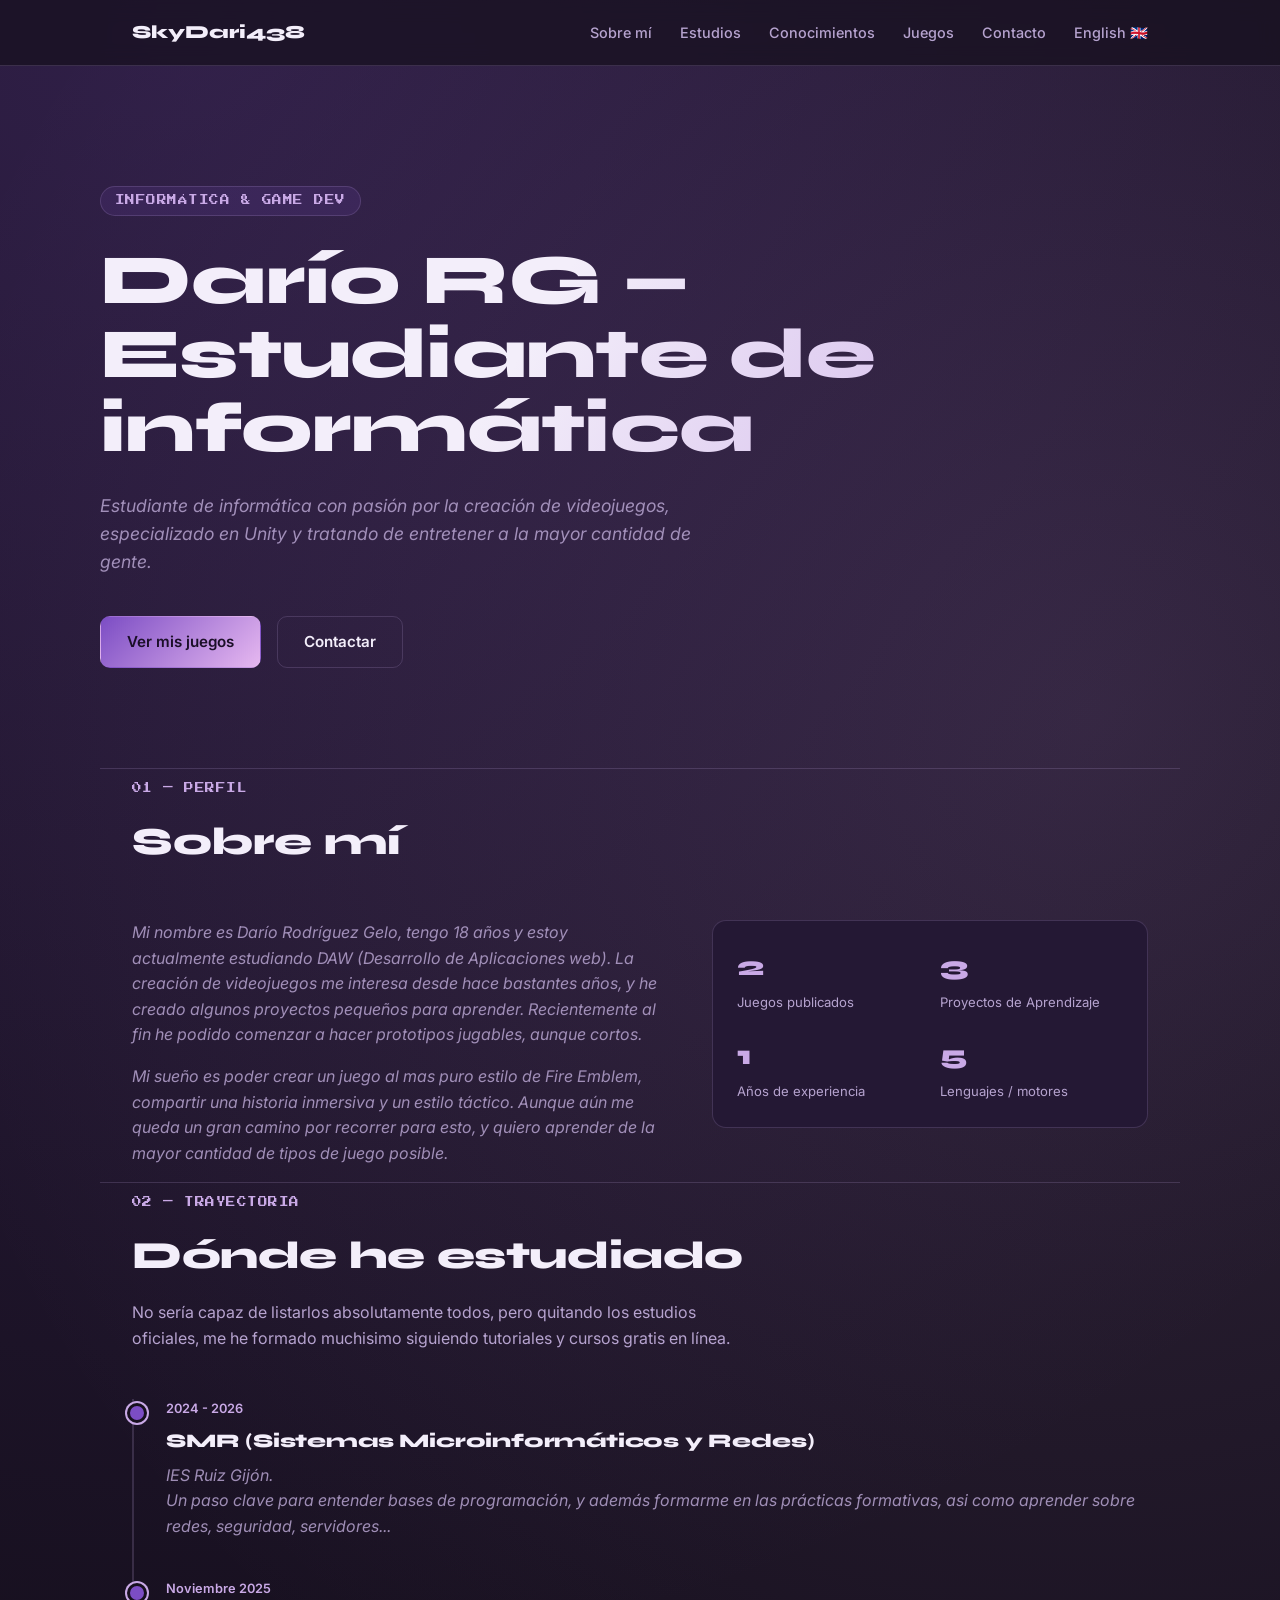
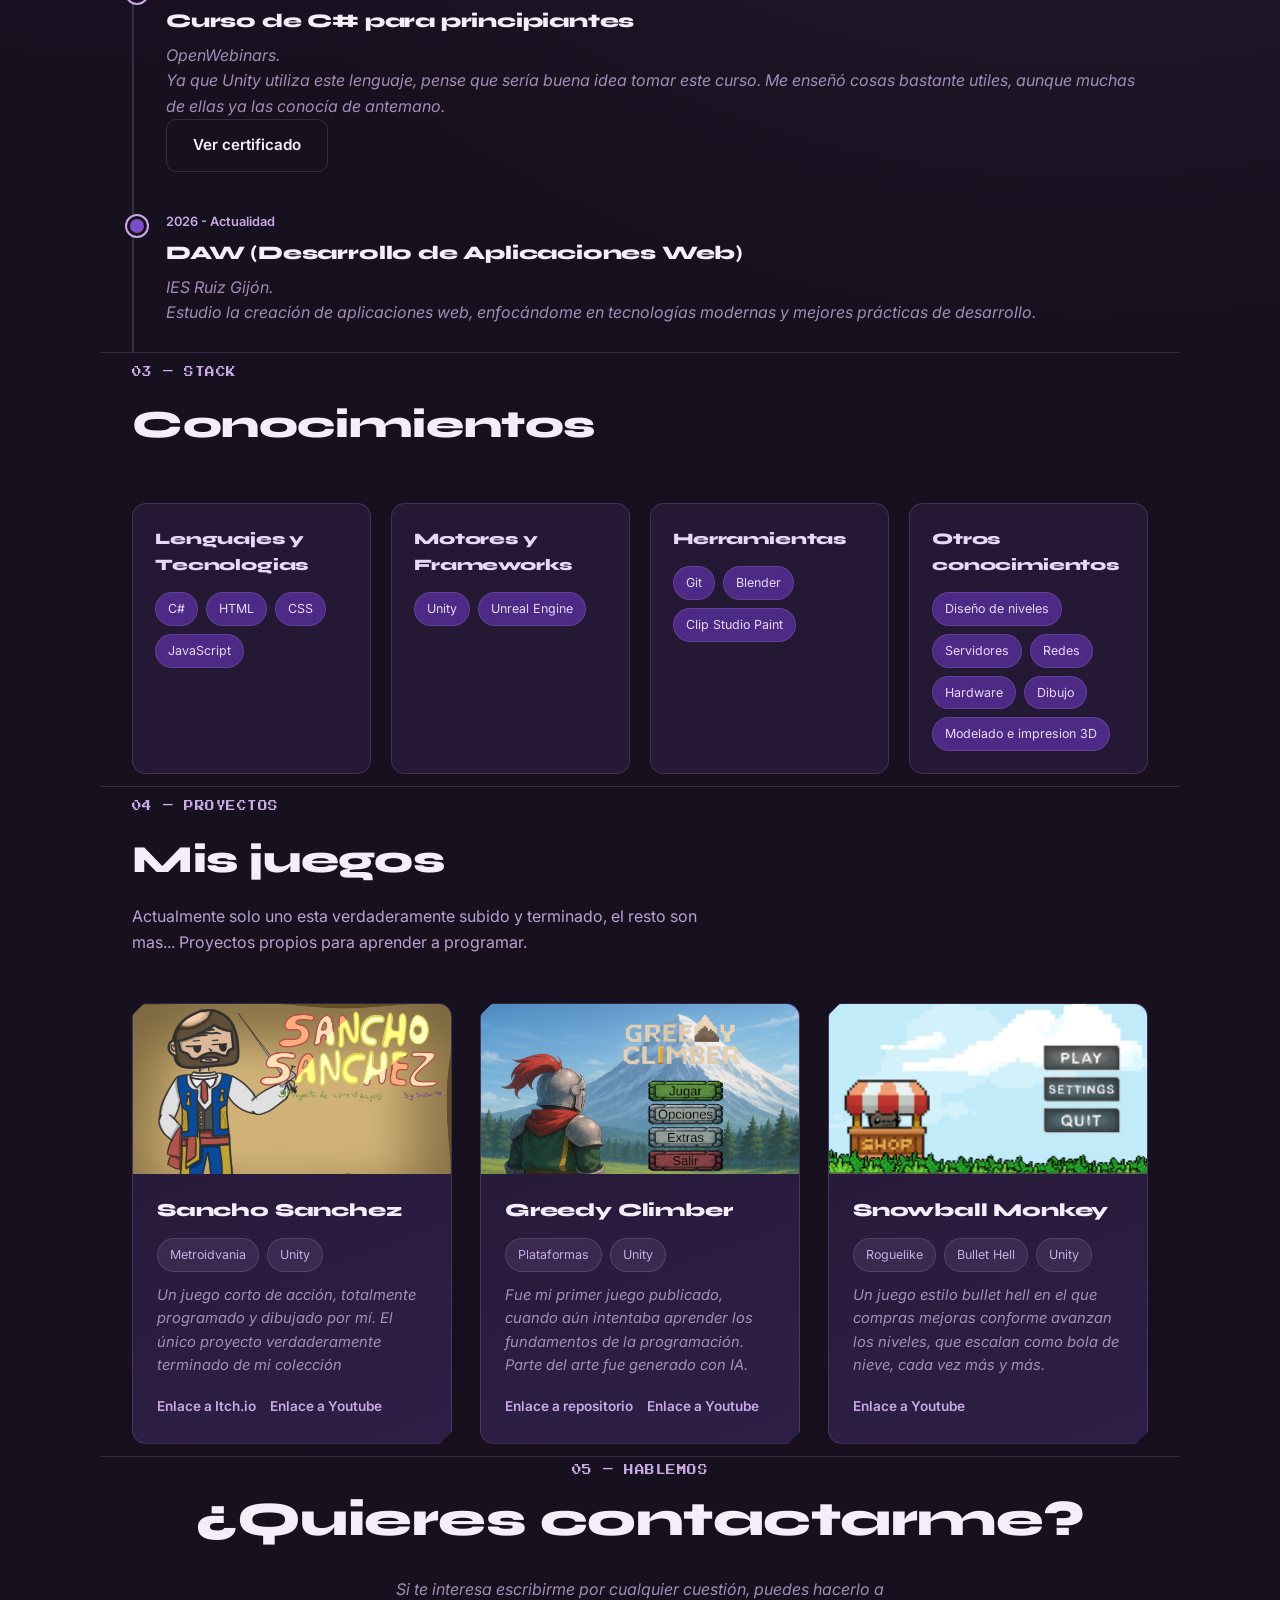
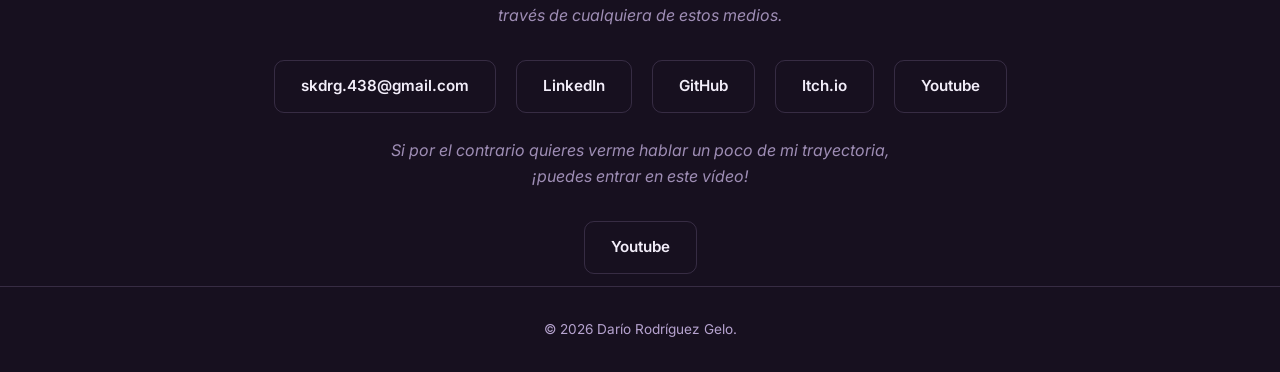
==== index.html @ b965cf4c "Pagina web Me olvide meter los archivos" ====
<!DOCTYPE html>
<html lang="es">
<head>
<meta charset="UTF-8">
<meta name="viewport" content="width=device-width, initial-scale=1.0">
<title>(Tu Nombre) — Portfolio de Desarrollo de Videojuegos</title>
<link rel="preconnect" href="https://fonts.googleapis.com">
<link rel="preconnect" href="https://fonts.gstatic.com" crossorigin>
<link rel="stylesheet" href="index.css">
<link href="https://fonts.googleapis.com/css2?family=Syne:wght@600;700;800&family=Inter:wght@400;500;600&family=Press+Start+2P&display=swap" rel="stylesheet">
</head>
<body>
 
<header>
  <nav>
    <div class="logo">SkyDari438</div>
    <ul>
      <li><a href="#sobre-mi">Sobre mí</a></li>
      <li><a href="#estudios">Estudios</a></li>
      <li><a href="#conocimientos">Conocimientos</a></li>
      <li><a href="#juegos">Juegos</a></li>
      <li><a href="#contacto">Contacto</a></li>
      <li><a href="index-en.html">English 🇬🇧</a></li>
    </ul>
  </nav>
</header>
 
<main>
 
  <!-- HERO -->
  <section class="hero wrap" style="border-top:none;">
    <span class="hero-eyebrow pixel-tag">Informática & Game Dev</span>
    <h1>Darío RG — Estudiante de informática</h1>
    <p class="lede placeholder">
      Estudiante de informática con pasión por la creación de videojuegos, especializado en Unity y tratando de entretener a la mayor cantidad de gente.
    <div class="hero-actions">
      <a class="btn btn-primary" href="#juegos">Ver mis juegos</a>
      <a class="btn btn-ghost" href="#contacto">Contactar</a>
    </div>
  </section>
 
  <!-- SOBRE MI -->
  <section class="wrap" id="sobre-mi">
    <div class="section-head">
      <span class="pixel-tag">01 — Perfil</span>
      <h2>Sobre mí</h2>
    </div>
    <div class="about-grid">
      <div>
        <p class="placeholder">
          Mi nombre es Darío Rodríguez Gelo, tengo 18 años y estoy actualmente estudiando DAW (Desarrollo de Aplicaciones web). La creación de videojuegos me interesa desde hace bastantes años, y he creado algunos proyectos pequeños para aprender. Recientemente al fin he podido comenzar a hacer prototipos jugables, aunque cortos.
        </p>
        <p class="placeholder">
          Mi sueño es poder crear un juego al mas puro estilo de Fire Emblem, compartir una historia inmersiva y un estilo táctico. Aunque aún me queda un gran camino por recorrer para esto, y quiero aprender de la mayor cantidad de tipos de juego posible.
        </p>
      </div>
      <div class="stat-card">
        <div>
          <h3>2</h3>
          <span>Juegos publicados</span>
        </div>
        <div>
          <h3>3</h3>
          <span>Proyectos de Aprendizaje</span>
        </div>
        <div>
          <h3>1</h3>
          <span>Años de experiencia</span>
        </div>
        <div>
          <h3>5</h3>
          <span>Lenguajes / motores</span>
        </div>
      </div>
    </div>
  </section>
 
  <!-- ESTUDIOS -->
  <section class="wrap" id="estudios">
    <div class="section-head">
      <span class="pixel-tag">02 — Trayectoria</span>
      <h2>Dónde he estudiado</h2>
      <p>No sería capaz de listarlos absolutamente todos, pero quitando los estudios oficiales, me he formado muchisimo siguiendo tutoriales y cursos gratis en línea.</p>
    </div>
    <div class="timeline">
      <div class="timeline-item">
        <span class="date">2024 - 2026</span>
        <h3>SMR (Sistemas Microinformáticos y Redes)</h3>
        <p class="placeholder">IES Ruiz Gijón. <br>Un paso clave para entender bases de programación, y además formarme en las prácticas formativas, asi como aprender sobre redes, seguridad, servidores...</p>
      </div>
      <div class="timeline-item">
        <span class="date">Noviembre 2025</span>
        <h3>Curso de C# para principiantes</h3>
        <p class="placeholder">OpenWebinars. <br>Ya que Unity utiliza este lenguaje, pense que sería buena idea tomar este curso. Me enseñó cosas bastante utiles, aunque muchas de ellas ya las conocía de antemano.</p>
      <a class="btn btn-ghost" href="https://openwebinars.net/cert/fSMb" target="_blank">Ver certificado</a>
    </div>
      <div class="timeline-item">
        <span class="date">2026 - Actualidad</span>
        <h3>DAW (Desarrollo de Aplicaciones Web)</h3>
        <p class="placeholder">IES Ruiz Gijón. <br>Estudio la creación de aplicaciones web, enfocándome en tecnologías modernas y mejores prácticas de desarrollo.</p><br>
      </div>
    </div>
  </section>
 
  <!-- CONOCIMIENTOS -->
  <section class="wrap" id="conocimientos">
    <div class="section-head">
      <span class="pixel-tag">03 — Stack</span>
      <h2>Conocimientos</h2>
      <p></p>
    </div>
    <div class="skills-grid">
      <div class="skill-card">
        <h3>Lenguajes y Tecnologias</h3>
        <div class="tag-row">
          <span class="tag">C#</span>
          <span class="tag">HTML</span>
          <span class="tag">CSS</span>
          <span class="tag">JavaScript</span>
        </div>
      </div>
      <div class="skill-card">
        <h3>Motores y Frameworks</h3>
        <div class="tag-row">
          <span class="tag">Unity</span>
          <span class="tag">Unreal Engine</span>
        </div>
      </div>
      <div class="skill-card">
        <h3>Herramientas</h3>
        <div class="tag-row">
          <span class="tag">Git</span>
          <span class="tag">Blender</span>
          <span class="tag">Clip Studio Paint</span>
        </div>
      </div>
      <div class="skill-card">
        <h3>Otros conocimientos</h3>
        <div class="tag-row">
          <span class="tag">Diseño de niveles</span>
          <span class="tag">Servidores</span>
          <span class="tag">Redes</span>
          <span class="tag">Hardware</span>
          <span class="tag">Dibujo</span>
          <span class="tag">Modelado e impresion 3D</span>
        </div>
      </div>
    </div>
  </section>
 
  <!-- JUEGOS -->
  <section class="wrap" id="juegos">
    <div class="section-head">
      <span class="pixel-tag">04 — Proyectos</span>
      <h2>Mis juegos</h2>
      <p>Actualmente solo uno esta verdaderamente subido y terminado, el resto son mas... Proyectos propios para aprender a programar.</p>
    </div>
    <div class="games-grid">
 
      <div class="game-card">
        <div class="game-cover"><img src="Images/portada.png"></div>
        <div class="game-body">
          <h3>Sancho Sanchez</h3>
          <div class="game-meta">
            <span class="tag">Metroidvania</span>
            <span class="tag">Unity</span>
          </div>
          <p class="placeholder">Un juego corto de acción, totalmente programado y dibujado por mí. El único proyecto verdaderamente terminado de mi colección</p>
          <div class="game-links">
            <a href="https://skydari438-dev.itch.io/sancho-sanchez" target="_blank">Enlace a Itch.io</a>
            <a href="https://youtu.be/wzPy4xqdHXQ" target="_blank">Enlace a Youtube</a>
          </div>
        </div>
      </div>
 
      <div class="game-card">
        <div class="game-cover"><img src="Images/GreedyClimber.png"></div>
        <div class="game-body">
          <h3>Greedy Climber</h3>
          <div class="game-meta">
            <span class="tag">Plataformas</span>
            <span class="tag">Unity</span>
          </div>
          <p class="placeholder">Fue mi primer juego publicado, cuando aún intentaba aprender los fundamentos de la programación. Parte del arte fue generado con IA.</p>
          <div class="game-links">
            <a href="https://github.com/SkyDari-438/Primer-Juego-Unity2D.git" target="_blank">Enlace a repositorio</a>
            <a href="https://youtu.be/NjrJSNWbiig" target="_blank">Enlace a Youtube</a>
          </div>
        </div>
      </div>
 
      <div class="game-card">
        <div class="game-cover"><img src="Images/SnowballMonkey.png"></div>
        <div class="game-body">
          <h3>Snowball Monkey</h3>
          <div class="game-meta">
            <span class="tag">Roguelike</span>
            <span class="tag">Bullet Hell</span>
            <span class="tag">Unity</span>
          </div>
          <p class="placeholder">Un juego estilo bullet hell en el que compras mejoras conforme avanzan los niveles, que escalan como bola de nieve, cada vez más y más.</p>
          <div class="game-links">
            <a href="https://youtu.be/b_CX183hEW8" target="_blank">Enlace a Youtube</a>
          </div>
        </div>
      </div>

    </div>
  </section>
 
  <!-- CONTACTO -->
  <section class="wrap contact" id="contacto">
    <span class="pixel-tag">05 — Hablemos</span>
    <h2>¿Quieres contactarme?</h2>
    <p class="placeholder">Si te interesa escribirme por cualquier cuestión, puedes hacerlo a través de cualquiera de estos medios.</p>
    <div class="contact-links">
      <a class="btn btn-ghost" href="mailto:skdrg.438@gmail.com">skdrg.438@gmail.com</a>
      <a class="btn btn-ghost" href="https://www.linkedin.com/in/dar%C3%ADo-rodr%C3%ADguez-gelo-843842410/?locale=es" target="_blank">LinkedIn</a>
      <a class="btn btn-ghost" href="https://github.com/SkyDari-438" target="_blank">GitHub</a>
      <a class="btn btn-ghost" href="https://skydari438-dev.itch.io/" target="_blank">Itch.io</a>
      <a class="btn btn-ghost" href="https://www.youtube.com/@SkyDari438" target="_blank">Youtube</a>
    </div>
<br>
        <p class="placeholder">Si por el contrario quieres verme hablar un poco de mi trayectoria, ¡puedes entrar en este vídeo!</p>

    <div class="contact-links">
      <a class="btn btn-ghost" href="https://youtu.be/djMQ1L8S_8g" target="_blank">Youtube</a>
    </div>
 
</main>
 
<footer>
  © 2026 Darío Rodríguez Gelo.
</footer>
 
</body>
</html>
---- index.css ----
:root{
    --bg-void: #17101f;
    --bg-surface: #241834;
    --bg-surface-2: #2f1f47;
    --purple-deep: #4c2a86;
    --purple-mid: #7c4dc4;
    --lilac: #c9a9e6;
    --lilac-soft: #e6d9f7;
    --pink-glow: #e6b8f0;
    --text-main: #f3eefa;
    --text-dim: #b6a3cf;
    --line: rgba(201, 169, 230, 0.18);
    --radius: 14px;
  }

  *{ box-sizing:border-box; margin:0; padding:0; }

  html{ scroll-behavior:smooth; }

  body{
    background:
      radial-gradient(circle at 15% 0%, rgba(124,77,196,0.25), transparent 45%),
      radial-gradient(circle at 85% 20%, rgba(230,184,240,0.12), transparent 40%),
      var(--bg-void);
    color: var(--text-main);
    font-family: 'Inter', sans-serif;
    line-height: 1.6;
    overflow-x: hidden;
  }

  h1, h2, h3, .display{
    font-family: 'Syne', sans-serif;
    font-weight: 800;
    letter-spacing: -0.01em;
  }

  .pixel-tag{
    font-family: 'Press Start 2P', monospace;
    font-size: 0.6rem;
    letter-spacing: 0.05em;
    color: var(--lilac);
    text-transform: uppercase;
  }

  a{ color: inherit; text-decoration: none; }

  .placeholder{
    color: var(--pink-glow);
    font-style: italic;
    opacity: 0.85;
  }

  .wrap{
    max-width: 1080px;
    margin: 0 auto;
    padding: 0 32px;
  }

  /* ---------- NAV ---------- */
  header{
    position: sticky;
    top: 0;
    z-index: 50;
    backdrop-filter: blur(10px);
    background: rgba(23, 16, 31, 0.75);
    border-bottom: 1px solid var(--line);
  }

  nav{
    max-width: 1080px;
    margin: 0 auto;
    padding: 18px 32px;
    display: flex;
    align-items: center;
    justify-content: space-between;
  }

  .logo{
    font-family: 'Syne', sans-serif;
    font-weight: 800;
    font-size: 1.15rem;
    color: var(--text-main);
  }
  .logo span{ color: var(--lilac); }

  nav ul{
    display: flex;
    gap: 28px;
    list-style: none;
  }

  nav a{
    font-size: 0.9rem;
    font-weight: 500;
    color: var(--text-dim);
    transition: color 0.2s ease;
    position: relative;
  }
  nav a:hover, nav a:focus-visible{ color: var(--text-main); }

  nav a::after{
    content:"";
    position:absolute;
    left:0; bottom:-6px;
    width:0; height:2px;
    background: var(--lilac);
    transition: width 0.25s ease;
  }
  nav a:hover::after, nav a:focus-visible::after{ width:100%; }

  /* ---------- HERO ---------- */
  .hero{
    padding: 120px 0 100px;
    position: relative;
  }

  .hero-eyebrow{
    display:inline-block;
    padding: 6px 14px;
    border: 1px solid var(--line);
    border-radius: 999px;
    background: rgba(124,77,196,0.15);
    margin-bottom: 28px;
  }

  .hero h1{
    font-size: clamp(2.6rem, 6vw, 4.4rem);
    line-height: 1.05;
    max-width: 15ch;
    background: linear-gradient(120deg, var(--text-main) 40%, var(--lilac) 100%);
    -webkit-background-clip: text;
    background-clip: text;
    color: transparent;
  }

  .hero p.lede{
    margin-top: 26px;
    max-width: 56ch;
    font-size: 1.1rem;
    color: var(--text-dim);
  }

  .hero-actions{
    margin-top: 40px;
    display: flex;
    gap: 16px;
    flex-wrap: wrap;
  }

  .btn{
    padding: 13px 26px;
    border-radius: 10px;
    font-weight: 600;
    font-size: 0.95rem;
    cursor: pointer;
    transition: transform 0.2s ease, box-shadow 0.2s ease;
    display: inline-block;
    border: 1px solid transparent;
  }

  .btn-primary{
    background: linear-gradient(135deg, var(--purple-mid), var(--pink-glow));
    color: #1b0f28;
  }
  .btn-primary:hover{
    transform: translateY(-2px);
    box-shadow: 0 10px 30px -8px rgba(124,77,196,0.6);
  }

  .btn-ghost{
    border-color: var(--line);
    color: var(--text-main);
  }
  .btn-ghost:hover{
    border-color: var(--lilac);
    transform: translateY(-2px);
  }

  /* ---------- SECTION SHELL ---------- */
  section{
    padding: 90px 0;
    border-top: 1px solid var(--line);
  }

  .section-head{
    margin-bottom: 48px;
    padding-top: 12px;
  }

  .section-head .pixel-tag{ display:block; margin-bottom: 14px; }

  .section-head h2{
    font-size: clamp(1.8rem, 3.5vw, 2.4rem);
  }

  .section-head p{
    margin-top: 14px;
    color: var(--text-dim);
    max-width: 60ch;
  }

  /* ---------- SOBRE MI ---------- */
  .about-grid{
    display: grid;
    grid-template-columns: 1.1fr 0.9fr;
    gap: 48px;
    align-items: start;
  }

  .about-grid p{
    color: var(--text-dim);
    margin-bottom: 16px;
  }

  .stat-card{
    background: var(--bg-surface);
    border: 1px solid var(--line);
    border-radius: var(--radius);
    padding: 24px;
    display: grid;
    grid-template-columns: 1fr 1fr;
    gap: 20px;
  }

  .stat-card div h3{
    font-size: 1.7rem;
    color: var(--lilac);
  }
  .stat-card div span{
    font-size: 0.82rem;
    color: var(--text-dim);
  }

  /* ---------- ESTUDIOS (timeline) ---------- */
  .timeline{
    position: relative;
    padding-left: 32px;
    border-left: 2px solid var(--line);
  }

  .timeline-item{
    position: relative;
    padding-bottom: 40px;
  }
  .timeline-item:last-child{ padding-bottom: 0; }

  .timeline-item::before{
    content:"";
    position:absolute;
    left: -39px;
    top: 4px;
    width: 14px;
    height: 14px;
    border-radius: 50%;
    background: var(--purple-mid);
    border: 3px solid var(--bg-void);
    box-shadow: 0 0 0 2px var(--lilac);
  }

  .timeline-item .date{
    font-size: 0.8rem;
    color: var(--lilac);
    font-weight: 600;
    margin-bottom: 6px;
    display: block;
  }

  .timeline-item h3{
    font-size: 1.2rem;
    margin-bottom: 6px;
  }

  .timeline-item p{ color: var(--text-dim); }

  /* ---------- CONOCIMIENTOS ---------- */
  .skills-grid{
    display: grid;
    grid-template-columns: repeat(auto-fit, minmax(220px, 1fr));
    gap: 20px;
    padding-bottom: 12px;
  }

  .skill-card{
    background: var(--bg-surface);
    border: 1px solid var(--line);
    border-radius: var(--radius);
    padding: 22px;
  }

  .skill-card h3{
    font-size: 1rem;
    margin-bottom: 14px;
    color: var(--lilac-soft);
  }

  .tag-row{
    display: flex;
    flex-wrap: wrap;
    gap: 8px;
  }

  .tag{
    font-size: 0.78rem;
    padding: 6px 12px;
    border-radius: 999px;
    background: var(--purple-deep);
    color: var(--lilac-soft);
    border: 1px solid var(--line);
  }

  /* ---------- JUEGOS (cartridge cards) ---------- */
  .games-grid{
    display: grid;
    grid-template-columns: repeat(auto-fit, minmax(300px, 1fr));
    gap: 28px;
    padding-bottom: 12px;
  }

  .game-card{
    background: linear-gradient(160deg, var(--bg-surface) 0%, var(--bg-surface-2) 100%);
    border: 1px solid var(--line);
    border-radius: var(--radius);
    overflow: hidden;
    clip-path: polygon(0 12px, 12px 0, 100% 0, 100% calc(100% - 12px), calc(100% - 12px) 100%, 0 100%);
    transition: transform 0.25s ease, box-shadow 0.25s ease;
    display: flex;
    flex-direction: column;
  }

  .game-card:hover{
    transform: translateY(-6px);
    box-shadow: 0 20px 40px -16px rgba(124,77,196,0.5);
  }

  .game-cover{
    height: 170px;
    background:
      repeating-linear-gradient(45deg, rgba(230,184,240,0.06) 0 10px, transparent 10px 20px),
      linear-gradient(135deg, var(--purple-deep), var(--purple-mid));
    display: flex;
    align-items: center;
    justify-content: center;
    position: relative;
  }

  .game-cover span{
    font-family: 'Press Start 2P', monospace;
    font-size: 0.7rem;
    color: rgba(255,255,255,0.75);
    text-align: center;
    padding: 0 20px;
  }

  .game-cover img{
    width: 100%;
    height: 100%;
    object-fit: cover;
    object-position: top;
  }

  .game-body{
    padding: 22px 24px 24px;
    display: flex;
    flex-direction: column;
    gap: 12px;
    flex: 1;
  }

  .game-body h3{ font-size: 1.15rem; }

  .game-meta{
    display: flex;
    gap: 8px;
    flex-wrap: wrap;
  }

  .game-meta .tag{
    background: rgba(201,169,230,0.1);
    color: var(--lilac);
  }

  .game-body p{
    color: var(--text-dim);
    font-size: 0.92rem;
    flex: 1;
  }

  .game-links{
    display: flex;
    gap: 14px;
    margin-top: 6px;
    font-size: 0.85rem;
  }

  .game-links a{
    color: var(--lilac);
    font-weight: 600;
    border-bottom: 1px solid transparent;
    transition: border-color 0.2s ease;
  }
  .game-links a:hover{ border-color: var(--lilac); }

  /* ---------- CONTACTO ---------- */
  .contact{
    text-align: center;
    padding-bottom: 12px;
  }

  .contact h2{
    font-size: clamp(2rem, 4vw, 3rem);
    margin-bottom: 18px;
  }

  .contact p{
    color: var(--text-dim);
    max-width: 50ch;
    margin: 0 auto 32px;
  }

  .contact-links{
    display: flex;
    justify-content: center;
    gap: 20px;
    flex-wrap: wrap;
  }

  footer{
    padding: 32px;
    text-align: center;
    color: var(--text-dim);
    font-size: 0.85rem;
    border-top: 1px solid var(--line);
  }

  @media (max-width: 720px){
    nav ul{ display: none; }
    .about-grid{ grid-template-columns: 1fr; }
    .stat-card{ grid-template-columns: 1fr 1fr; }
  }

  :focus-visible{
    outline: 2px solid var(--lilac);
    outline-offset: 3px;
  }

  @media (prefers-reduced-motion: reduce){
    *{ transition: none !important; scroll-behavior: auto !important; }
  }
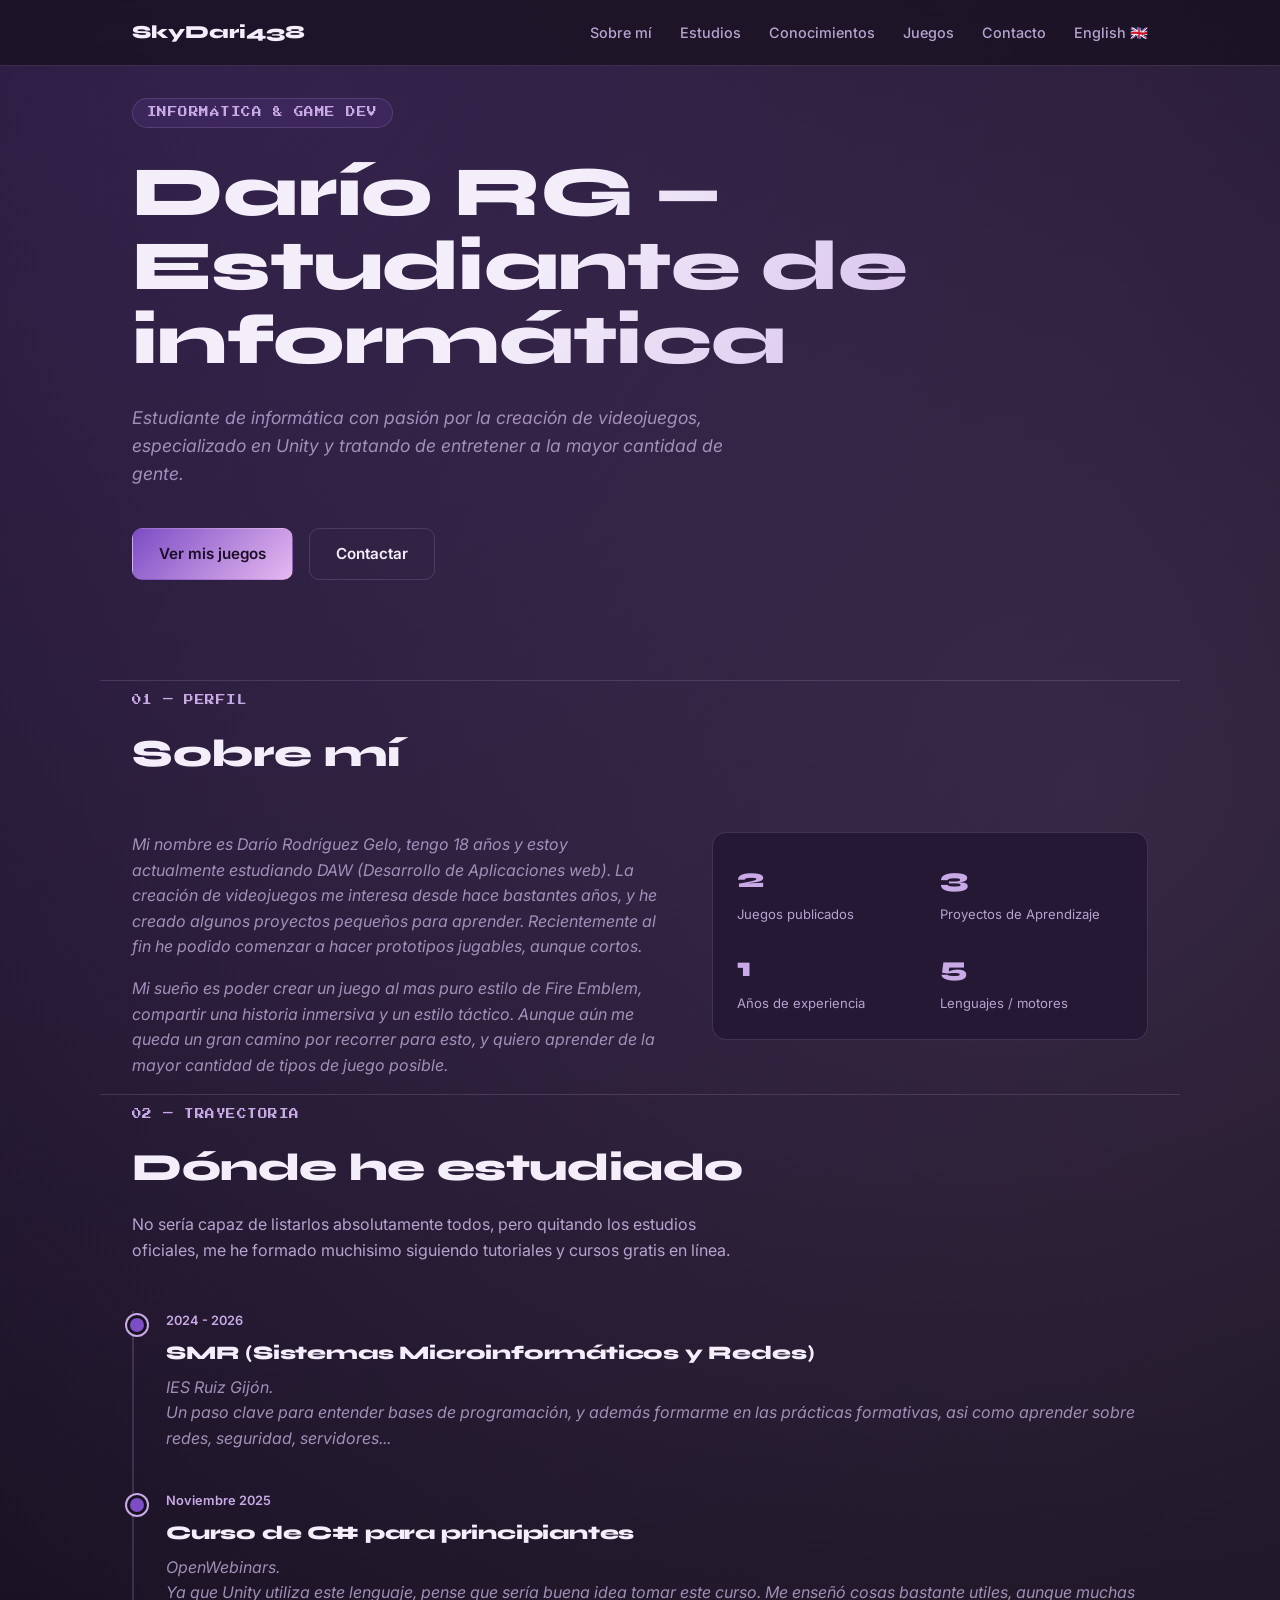
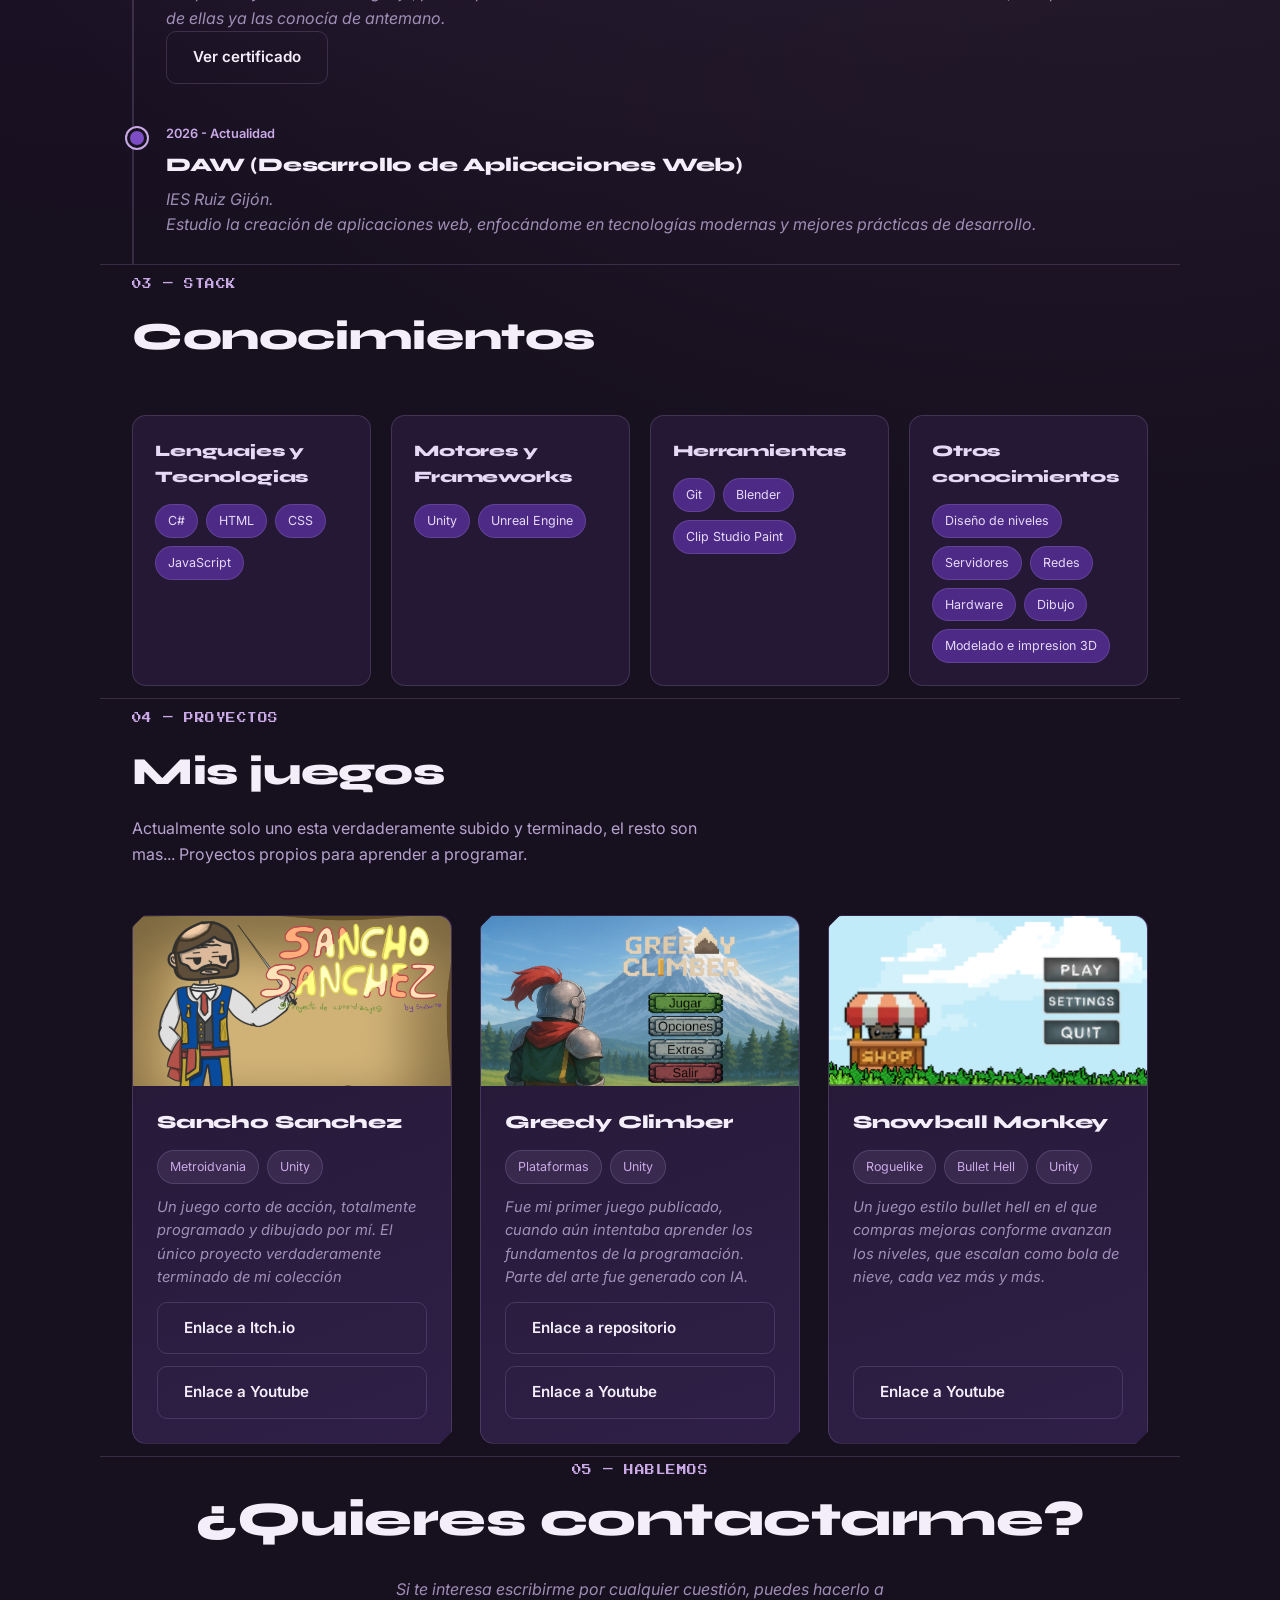
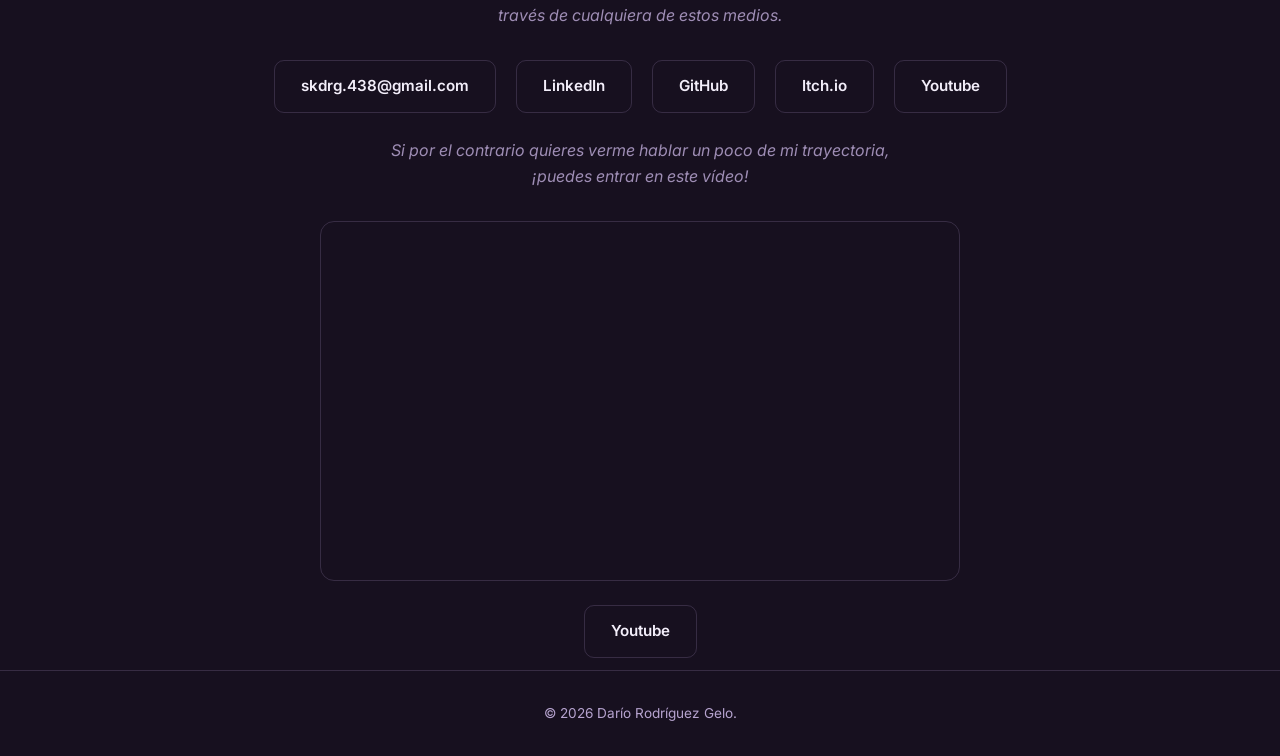
==== commit 75216f3b: "Arreglos" ====
--- a/index.html
+++ b/index.html
@@ -3,7 +3,8 @@
 <head>
 <meta charset="UTF-8">
 <meta name="viewport" content="width=device-width, initial-scale=1.0">
-<title>(Tu Nombre) — Portfolio de Desarrollo de Videojuegos</title>
+<meta name="color-scheme" content="dark">
+<title>SkyDari438 — Portfolio de estudiante de informática</title>
 <link rel="preconnect" href="https://fonts.googleapis.com">
 <link rel="preconnect" href="https://fonts.gstatic.com" crossorigin>
 <link rel="stylesheet" href="index.css">
@@ -14,6 +15,10 @@
 <header>
   <nav>
     <div class="logo">SkyDari438</div>
+    <input type="checkbox" id="nav-toggle" class="nav-toggle">
+    <label for="nav-toggle" class="hamburger" aria-label="Abrir menú">
+      <span></span><span></span><span></span>
+    </label>
     <ul>
       <li><a href="#sobre-mi">Sobre mí</a></li>
       <li><a href="#estudios">Estudios</a></li>
@@ -166,8 +171,10 @@
             <span class="tag">Unity</span>
           </div>
           <p class="placeholder">Un juego corto de acción, totalmente programado y dibujado por mí. El único proyecto verdaderamente terminado de mi colección</p>
-          <div class="game-links">
+          <div class="btn btn-ghost">
             <a href="https://skydari438-dev.itch.io/sancho-sanchez" target="_blank">Enlace a Itch.io</a>
+          </div>
+          <div class="btn btn-ghost">
             <a href="https://youtu.be/wzPy4xqdHXQ" target="_blank">Enlace a Youtube</a>
           </div>
         </div>
@@ -182,8 +189,10 @@
             <span class="tag">Unity</span>
           </div>
           <p class="placeholder">Fue mi primer juego publicado, cuando aún intentaba aprender los fundamentos de la programación. Parte del arte fue generado con IA.</p>
-          <div class="game-links">
+          <div class="btn btn-ghost">
             <a href="https://github.com/SkyDari-438/Primer-Juego-Unity2D.git" target="_blank">Enlace a repositorio</a>
+          </div>
+          <div class="btn btn-ghost">
             <a href="https://youtu.be/NjrJSNWbiig" target="_blank">Enlace a Youtube</a>
           </div>
         </div>
@@ -199,7 +208,7 @@
             <span class="tag">Unity</span>
           </div>
           <p class="placeholder">Un juego estilo bullet hell en el que compras mejoras conforme avanzan los niveles, que escalan como bola de nieve, cada vez más y más.</p>
-          <div class="game-links">
+          <div class="btn btn-ghost">
             <a href="https://youtu.be/b_CX183hEW8" target="_blank">Enlace a Youtube</a>
           </div>
         </div>
@@ -223,15 +232,34 @@
 <br>
         <p class="placeholder">Si por el contrario quieres verme hablar un poco de mi trayectoria, ¡puedes entrar en este vídeo!</p>
 
-    <div class="contact-links">
-      <a class="btn btn-ghost" href="https://youtu.be/djMQ1L8S_8g" target="_blank">Youtube</a>
-    </div>
+<div class="video-embed">
+  <iframe
+    src="https://www.youtube-nocookie.com/embed/djMQ1L8S_8g"
+    title="Vídeo de trayectoria de Darío Rodríguez Gelo"
+    frameborder="0"
+    allow="accelerometer; autoplay; clipboard-write; encrypted-media; gyroscope; picture-in-picture; web-share"
+    referrerpolicy="strict-origin-when-cross-origin"
+    allowfullscreen>
+  </iframe>
+</div>
+<div class="contact-links">
+  <a class="btn btn-ghost" href="https://youtu.be/djMQ1L8S_8g" target="_blank">Youtube</a>
+</div>
  
 </main>
  
 <footer>
   © 2026 Darío Rodríguez Gelo.
 </footer>
+
+<script>
+  document.querySelectorAll('nav ul a').forEach(function(link){
+    link.addEventListener('click', function(){
+      var toggle = document.getElementById('nav-toggle');
+      if (toggle) toggle.checked = false;
+    });
+  });
+</script>
  
 </body>
-</html>+</html>
--- a/index.css
+++ b/index.css
@@ -1,4 +1,5 @@
-  :root{
+:root{
+    color-scheme: dark;
     --bg-void: #17101f;
     --bg-surface: #241834;
     --bg-surface-2: #2f1f47;
@@ -110,7 +111,7 @@
 
   /* ---------- HERO ---------- */
   .hero{
-    padding: 120px 0 100px;
+    padding: 32px 32px 100px;
     position: relative;
   }
 
@@ -124,7 +125,7 @@
   }
 
   .hero h1{
-    font-size: clamp(2.6rem, 6vw, 4.4rem);
+    font-size: clamp(2.2rem, 6vw, 4.4rem);
     line-height: 1.05;
     max-width: 15ch;
     background: linear-gradient(120deg, var(--text-main) 40%, var(--lilac) 100%);
@@ -432,8 +433,52 @@
     border-top: 1px solid var(--line);
   }
 
+  /* ---------- MENU MOVIL ---------- */
+  .nav-toggle{ display: none; }
+
+  .hamburger{
+    display: none;
+    flex-direction: column;
+    justify-content: center;
+    gap: 5px;
+    width: 32px;
+    height: 32px;
+    cursor: pointer;
+  }
+  .hamburger span{
+    display: block;
+    width: 100%;
+    height: 2px;
+    background: var(--text-main);
+    transition: transform 0.25s ease, opacity 0.25s ease;
+  }
+
   @media (max-width: 720px){
-    nav ul{ display: none; }
+    nav{ position: relative; }
+
+    .hamburger{ display: flex; }
+
+    nav ul{
+      display: none;
+      position: absolute;
+      top: 100%;
+      left: 0;
+      right: 0;
+      flex-direction: column;
+      gap: 4px;
+      background: var(--bg-surface);
+      border-bottom: 1px solid var(--line);
+      padding: 12px 32px 20px;
+    }
+
+    nav ul li{ padding: 10px 0; }
+
+    .nav-toggle:checked ~ ul{ display: flex; }
+
+    .nav-toggle:checked ~ .hamburger span:nth-child(1){ transform: translateY(7px) rotate(45deg); }
+    .nav-toggle:checked ~ .hamburger span:nth-child(2){ opacity: 0; }
+    .nav-toggle:checked ~ .hamburger span:nth-child(3){ transform: translateY(-7px) rotate(-45deg); }
+
     .about-grid{ grid-template-columns: 1fr; }
     .stat-card{ grid-template-columns: 1fr 1fr; }
   }
@@ -446,3 +491,22 @@
   @media (prefers-reduced-motion: reduce){
     *{ transition: none !important; scroll-behavior: auto !important; }
   }
+
+  .video-embed{
+  position: relative;
+  width: 100%;
+  max-width: 640px;
+  aspect-ratio: 16 / 9;
+  margin: 24px auto 24px;
+  border-radius: var(--radius);
+  overflow: hidden;
+  border: 1px solid var(--line);
+}
+
+.video-embed iframe{
+  position: absolute;
+  top: 0;
+  left: 0;
+  width: 100%;
+  height: 100%;
+}
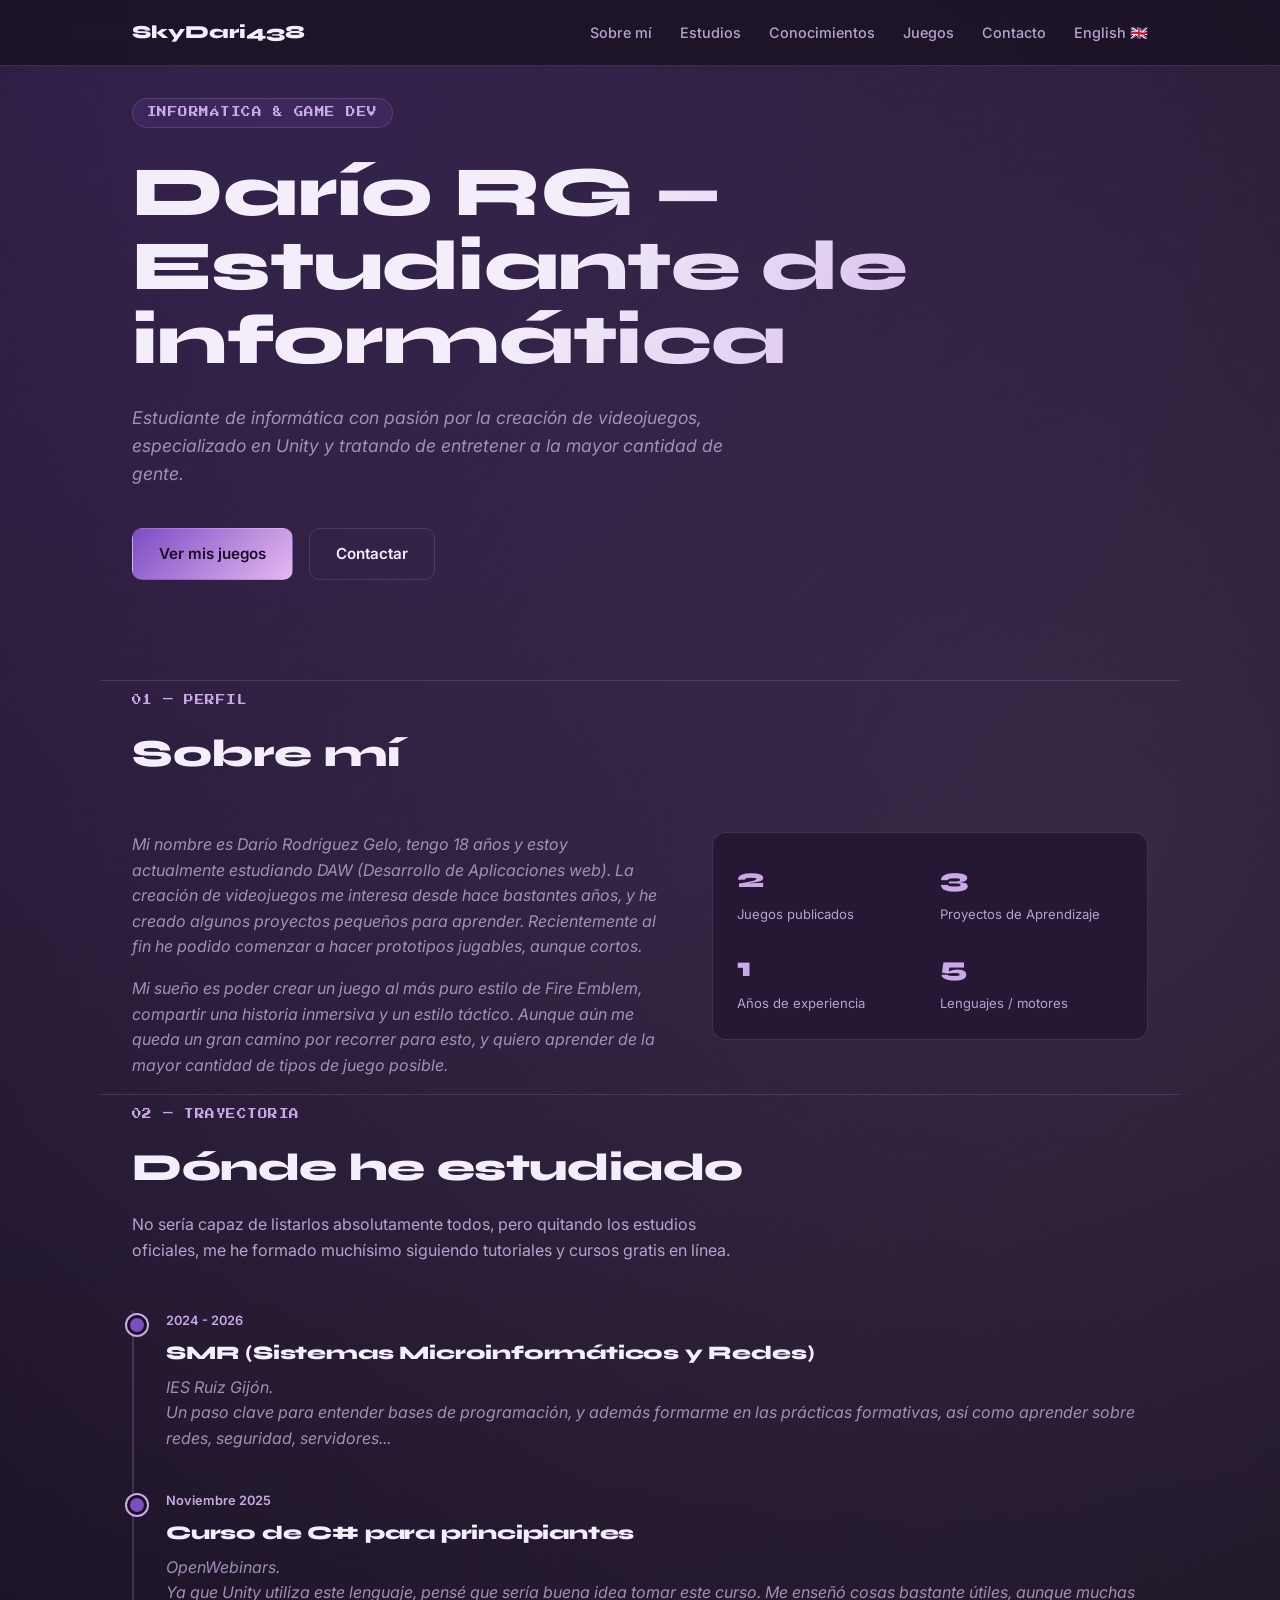
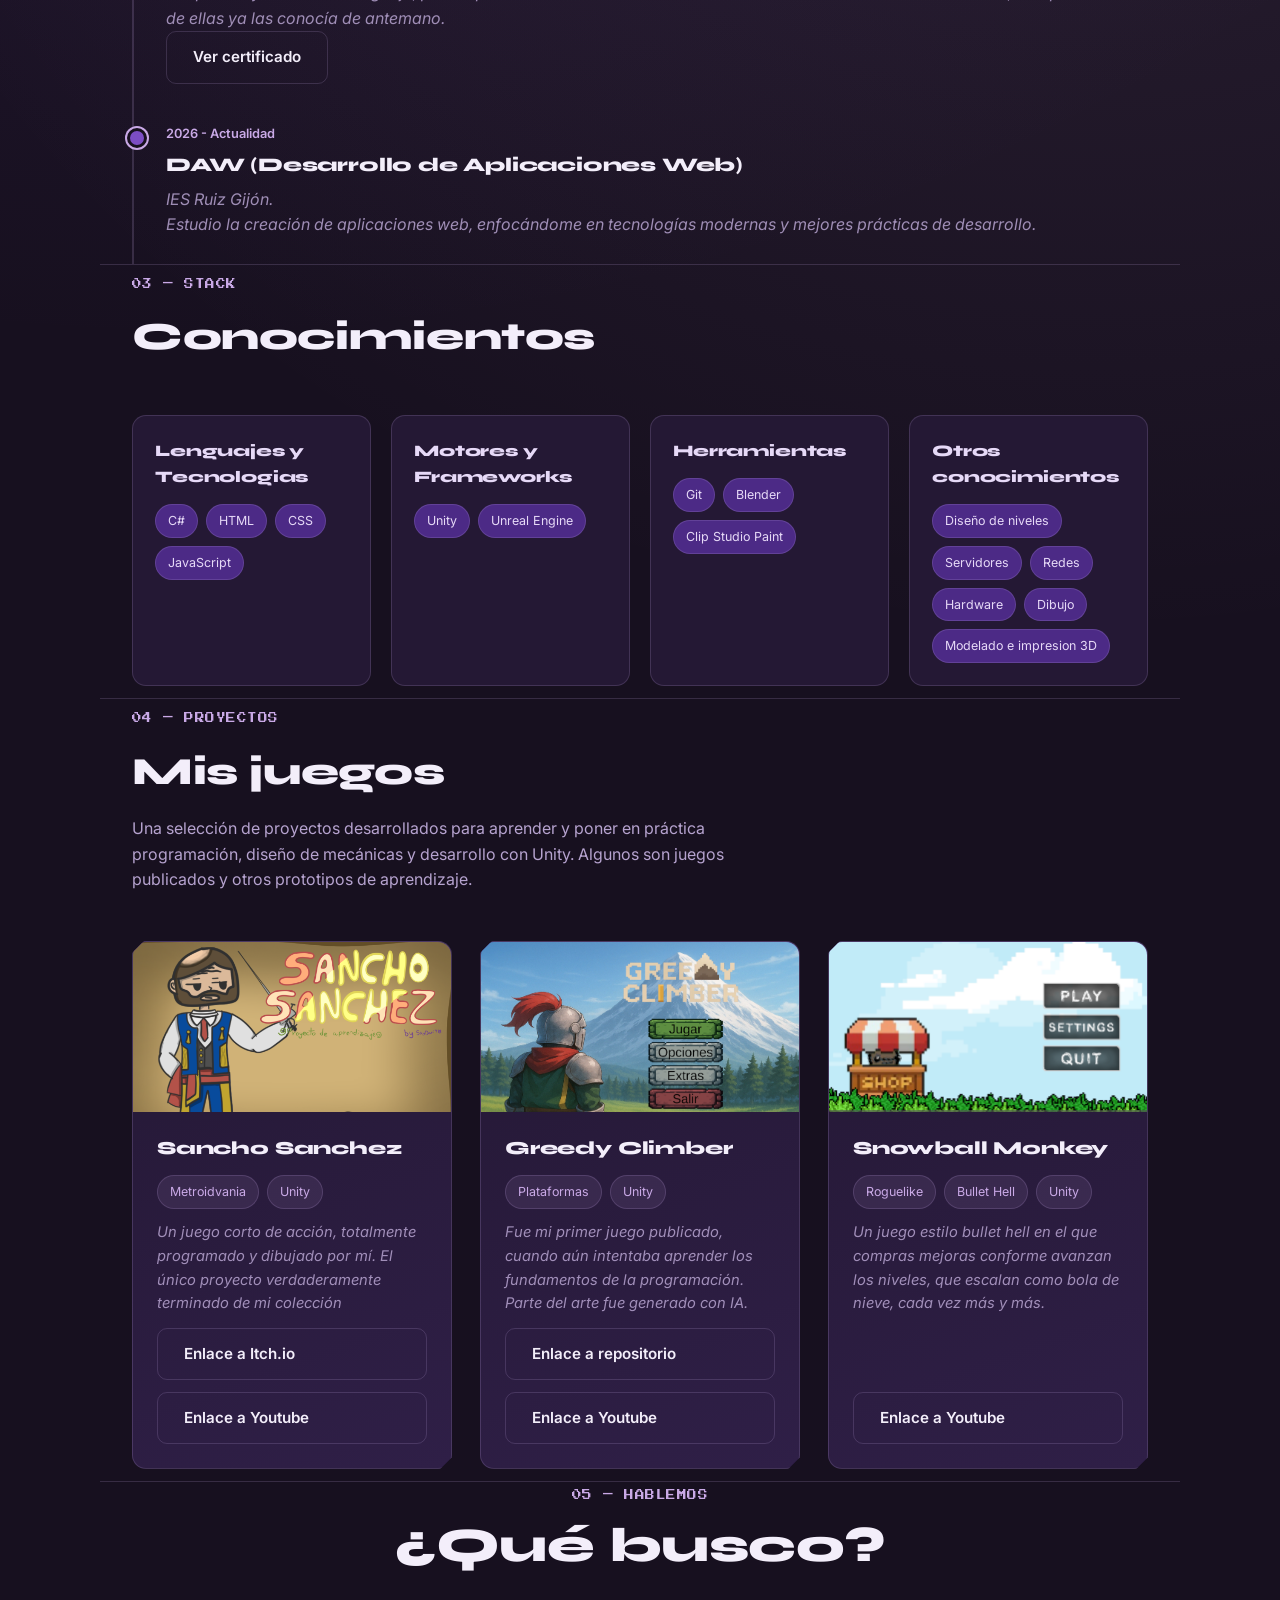
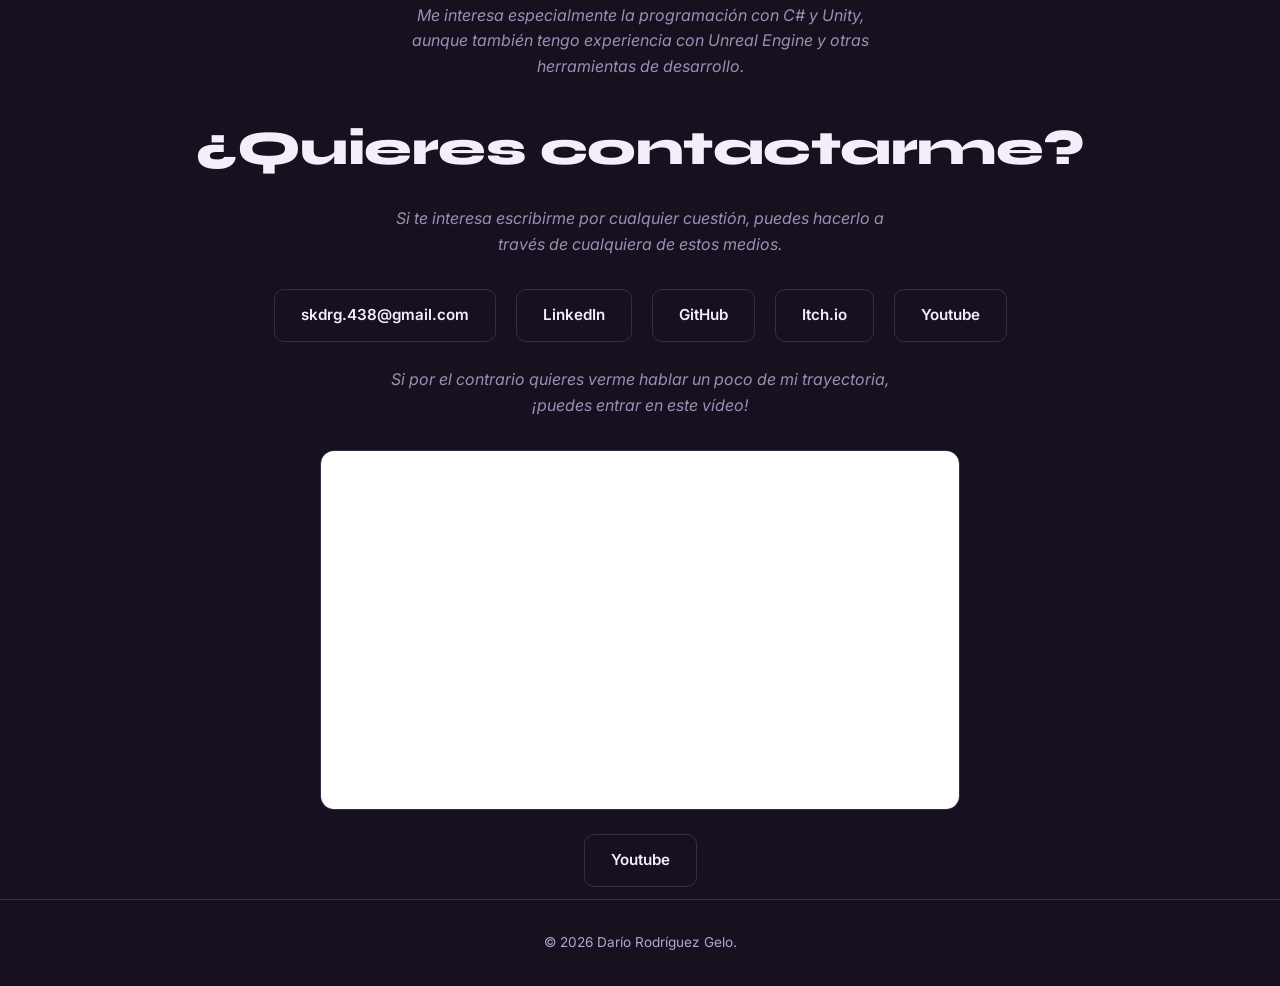
==== commit f3c728e5: "de" ====
--- a/index.html
+++ b/index.html
@@ -56,7 +56,7 @@
           Mi nombre es Darío Rodríguez Gelo, tengo 18 años y estoy actualmente estudiando DAW (Desarrollo de Aplicaciones web). La creación de videojuegos me interesa desde hace bastantes años, y he creado algunos proyectos pequeños para aprender. Recientemente al fin he podido comenzar a hacer prototipos jugables, aunque cortos.
         </p>
         <p class="placeholder">
-          Mi sueño es poder crear un juego al mas puro estilo de Fire Emblem, compartir una historia inmersiva y un estilo táctico. Aunque aún me queda un gran camino por recorrer para esto, y quiero aprender de la mayor cantidad de tipos de juego posible.
+          Mi sueño es poder crear un juego al más puro estilo de Fire Emblem, compartir una historia inmersiva y un estilo táctico. Aunque aún me queda un gran camino por recorrer para esto, y quiero aprender de la mayor cantidad de tipos de juego posible.
         </p>
       </div>
       <div class="stat-card">
@@ -85,18 +85,18 @@
     <div class="section-head">
       <span class="pixel-tag">02 — Trayectoria</span>
       <h2>Dónde he estudiado</h2>
-      <p>No sería capaz de listarlos absolutamente todos, pero quitando los estudios oficiales, me he formado muchisimo siguiendo tutoriales y cursos gratis en línea.</p>
+      <p>No sería capaz de listarlos absolutamente todos, pero quitando los estudios oficiales, me he formado muchísimo siguiendo tutoriales y cursos gratis en línea.</p>
     </div>
     <div class="timeline">
       <div class="timeline-item">
         <span class="date">2024 - 2026</span>
         <h3>SMR (Sistemas Microinformáticos y Redes)</h3>
-        <p class="placeholder">IES Ruiz Gijón. <br>Un paso clave para entender bases de programación, y además formarme en las prácticas formativas, asi como aprender sobre redes, seguridad, servidores...</p>
+        <p class="placeholder">IES Ruiz Gijón. <br>Un paso clave para entender bases de programación, y además formarme en las prácticas formativas, así como aprender sobre redes, seguridad, servidores...</p>
       </div>
       <div class="timeline-item">
         <span class="date">Noviembre 2025</span>
         <h3>Curso de C# para principiantes</h3>
-        <p class="placeholder">OpenWebinars. <br>Ya que Unity utiliza este lenguaje, pense que sería buena idea tomar este curso. Me enseñó cosas bastante utiles, aunque muchas de ellas ya las conocía de antemano.</p>
+        <p class="placeholder">OpenWebinars. <br>Ya que Unity utiliza este lenguaje, pensé que sería buena idea tomar este curso. Me enseñó cosas bastante útiles, aunque muchas de ellas ya las conocía de antemano.</p>
       <a class="btn btn-ghost" href="https://openwebinars.net/cert/fSMb" target="_blank">Ver certificado</a>
     </div>
       <div class="timeline-item">
@@ -158,7 +158,7 @@
     <div class="section-head">
       <span class="pixel-tag">04 — Proyectos</span>
       <h2>Mis juegos</h2>
-      <p>Actualmente solo uno esta verdaderamente subido y terminado, el resto son mas... Proyectos propios para aprender a programar.</p>
+      <p>Una selección de proyectos desarrollados para aprender y poner en práctica programación, diseño de mecánicas y desarrollo con Unity. Algunos son juegos publicados y otros prototipos de aprendizaje.</p>
     </div>
     <div class="games-grid">
  
@@ -220,6 +220,8 @@
   <!-- CONTACTO -->
   <section class="wrap contact" id="contacto">
     <span class="pixel-tag">05 — Hablemos</span>
+    <h2>¿Qué busco?</h2>
+    <p class="placeholder">Me interesa especialmente la programación con C# y Unity, aunque también tengo experiencia con Unreal Engine y otras herramientas de desarrollo.</p>
     <h2>¿Quieres contactarme?</h2>
     <p class="placeholder">Si te interesa escribirme por cualquier cuestión, puedes hacerlo a través de cualquiera de estos medios.</p>
     <div class="contact-links">
@@ -245,6 +247,8 @@
 <div class="contact-links">
   <a class="btn btn-ghost" href="https://youtu.be/djMQ1L8S_8g" target="_blank">Youtube</a>
 </div>
+
+
  
 </main>
  
